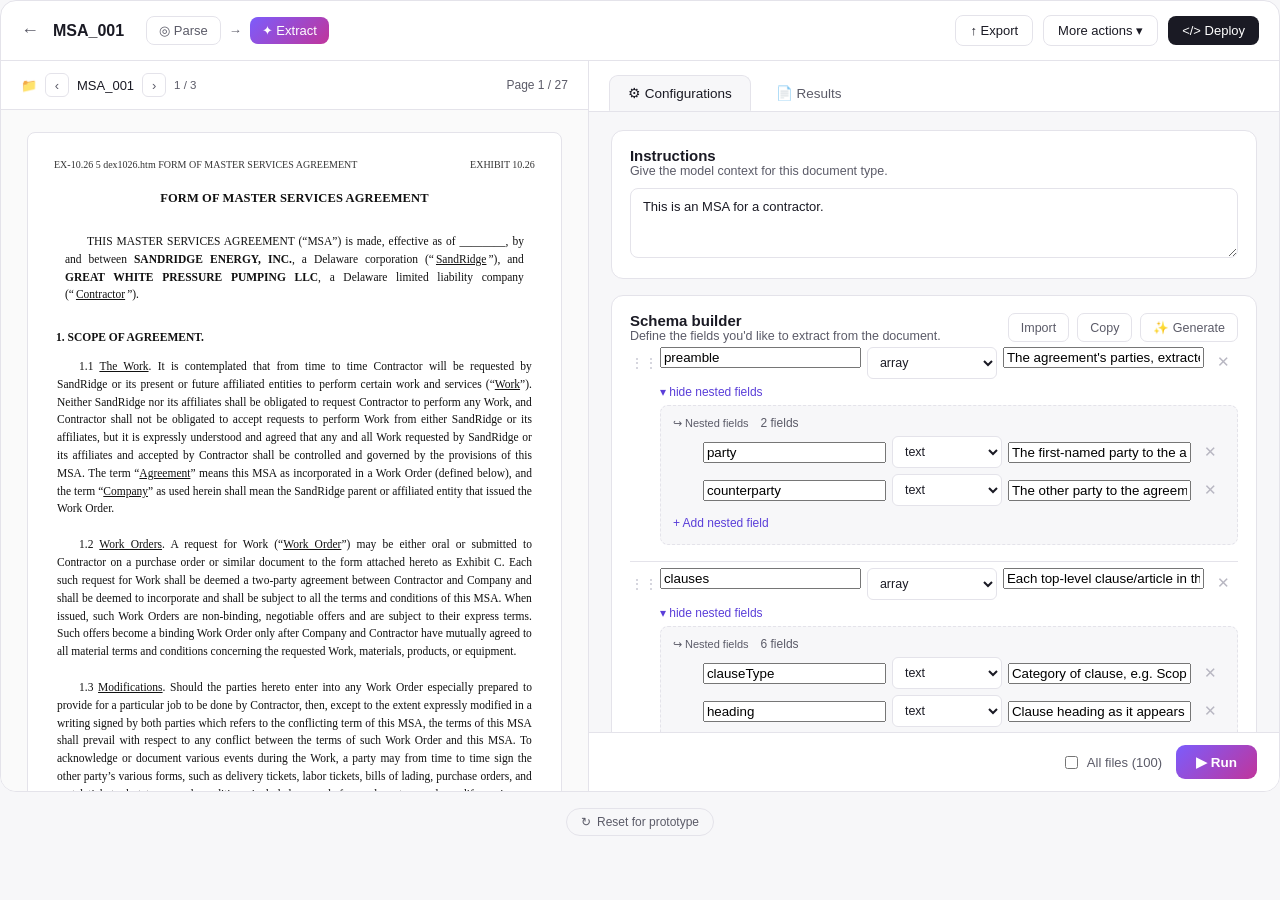
==== index.html @ 6b80925d "add prototype 🤖 Generated with [Claude Code](https://claude.com/claude-code)  Co-Authored-By: Claude" ====
<!DOCTYPE html>
<html lang="en">
<head>
<meta charset="UTF-8">
<meta name="viewport" content="width=device-width, initial-scale=1.0">
<title>Document Extraction Workflow</title>
<link rel="stylesheet" href="css/styles.css">
</head>
<body>
<div class="app" id="appRoot">
  <div class="topbar">
    <div class="topbar-left">
      <span class="back" id="topbarBack" onclick="goBack()">&#8592;</span>
      <span class="title" id="docTitle">MSA_001</span>
      <div class="breadcrumb" id="docBreadcrumb">
        <div class="pill">&#9678; Parse</div>
        <span class="arrow-sep">&#8594;</span>
        <div class="pill active">&#10022; Extract</div>
      </div>
    </div>
    <div class="topbar-right" id="docActions">
      <button class="btn">&#8593; Export</button>
      <button class="btn">More actions &#9662;</button>
      <button class="btn btn-dark">&lt;/&gt; Deploy</button>
    </div>
    <div class="topbar-right" id="folderActions" style="display:none;">
      <button class="btn">&#43; Add document</button>
      <button class="btn btn-dark">&lt;/&gt; Deploy</button>
    </div>
  </div>

  <div id="folderSubbar" class="folder-subbar" style="display:none;">
    <span id="correctionSummaryText">0 new corrections. Next model retrain: Friday</span>
    <button class="see-history-btn">See History</button>
  </div>

  <div class="body-row" id="singleView">
    <!-- LEFT: document viewer -->
    <div class="left-pane">
      <div class="left-toolbar">
        <div class="file-chip">
          &#128193;
          <button class="file-nav" onclick="prevFile()" aria-label="Previous file">&#8249;</button>
          <span id="fileLabel">MSA_001</span>
          <button class="file-nav" onclick="nextFile()" aria-label="Next file">&#8250;</button>
          <span class="file-count" id="fileCount">1 / 1</span>
        </div>
        <div style="font-size:12px;color:var(--ink-soft);" id="pageLabel">Page 1 / 27</div>
      </div>
      <div id="auditCallout" class="audit-callout" style="display:none;"></div>
      <div id="redrawBanner" class="redraw-callout" style="display:none;">
        <button class="redraw-callout-close" onclick="applyRedrawResult(null)" aria-label="Cancel redrawing">
          <span class="redraw-callout-close-icon">&#10005;</span>
          <span class="redraw-callout-close-text">Cancel</span>
        </button>
        <div class="redraw-callout-head">
          <span class="redraw-callout-icon">&#9635;</span>
          <div>
            <div class="redraw-callout-title">Redrawing bounding box</div>
            <p class="redraw-callout-desc">Click the box in the document to adjust the captured region.<br>
              <i>For this prototype, canvas interactions are just mocked up.</i></p>
          </div>
        </div>
        <div class="redraw-callout-actions">
          <button class="btn" onclick="applyRedrawResult('doc')">Apply for this document</button>
          <button class="btn btn-dark" onclick="applyRedrawResult('schema')">Apply and add config rule</button>
        </div>
      </div>
      <div class="doc-scroll">
        <!--
        <div class="doc-sheet" id="doc-freight-invoice">
          <div class="doc-brand">Atlas National Freight</div>
          <div class="doc-addr">
            4500 Logistics Parkway, Memphis, TN 38118<br>
            Phone: (901) 555-7421 &nbsp;|&nbsp; Email: billing@atlasnationalfreight.com
          </div>
          <div class="doc-rule"></div>

          <div class="doc-grid2">
            <div class="doc-field">
              <div class="doc-label">Invoice number</div>
              <div class="doc-value" data-key="invoice_number">ANF-INV-2026-004918</div>
            </div>
            <div class="doc-field">
              <div class="doc-label">Payment terms</div>
              <div class="doc-value" data-key="payment_terms">Net 30</div>
            </div>
            <div class="doc-field">
              <div class="doc-label">Invoice date</div>
              <div class="doc-value" data-key="invoice_date">January 12, 2026</div>
            </div>
            <div class="doc-field amber">
              <div class="doc-label">Due date</div>
              <div class="doc-value" data-key="due_date">February 11, 2026</div>
            </div>
          </div>

          <div class="doc-grid2" style="margin-bottom:18px;">
            <div class="doc-box">
              <div class="doc-section-title">Bill to</div>
              <p class="bold">Acme Manufacturing, Inc.</p>
              <p>Accounts Payable Dept.</p>
              <p>1234 Industrial Parkway</p>
              <p style="margin-bottom:8px;">Columbus, OH 43215</p>
              <p>Customer account #: <span class="bold" data-key="customer_account">ACME-44721</span></p>
            </div>
            <div class="doc-box">
              <div class="doc-section-title">Shipment information</div>
              <p><span class="bold">PRO / freight bill #:</span> <span data-key="pro_number">778345921</span></p>
              <p><span class="bold">Bill of lading #:</span> <span data-key="bill_of_lading">FCC-2026-001234</span></p>
              <p><span class="bold">Pickup date:</span> <span data-key="pickup_date">January 8, 2026</span></p>
              <p><span class="bold">Delivery date:</span> <span data-key="delivery_date">January 10, 2026</span></p>
              <p><span class="bold">Service level:</span> <span data-key="service_level">LTL &#8211; Standard</span></p>
              <p><span class="bold">Equipment type:</span> <span data-key="equipment_type">53' Dry Van</span></p>
            </div>
          </div>

          <div class="doc-section-title">Route information</div>
          <div class="doc-grid2" style="margin-bottom:18px;">
            <div class="doc-box">
              <div class="doc-label">Origin</div>
              <p data-key="origin">Acme Manufacturing, Inc.<br>1234 Industrial Parkway<br>Columbus, OH 43215</p>
            </div>
            <div class="doc-box">
              <div class="doc-label">Destination</div>
              <p data-key="destination">Beta Distribution LLC<br>8900 Logistics Way<br>Dallas, TX 75241</p>
            </div>
          </div>

          <div class="doc-section-title">Shipment details</div>
          <table class="doc-table">
            <thead>
              <tr><th>Qty</th><th>Packaging</th><th>Description</th><th>NMFC</th><th>Class</th><th>Weight (lbs)</th></tr>
            </thead>
            <tbody>
              <tr><td>10</td><td>Pallets</td><td>Aluminum machined components</td><td>123456</td><td>70</td><td data-key="total_weight">5,200</td></tr>
            </tbody>
          </table>
        </div>
        -->

        <div class="doc-sheet" id="doc-sample-msa">
          <div class="legal-doc">
            <div class="legal-meta">
              <span>EX-10.26 5 dex1026.htm FORM OF MASTER SERVICES AGREEMENT</span>
              <span>EXHIBIT 10.26</span>
            </div>
            <div class="legal-title">FORM OF MASTER SERVICES AGREEMENT</div>

            <div class="recital-block" data-clause-id="preamble">
              <p>THIS MASTER SERVICES AGREEMENT (&#8220;MSA&#8221;) is made, effective as of
                <span data-key="effective_date">&#95;&#95;&#95;&#95;&#95;&#95;&#95;&#95;</span>, by and between
                <b>SANDRIDGE ENERGY, INC.</b>, a Delaware corporation (&#8220;<u data-key="company_name">SandRidge</u>&#8221;), and
                <b>GREAT WHITE PRESSURE PUMPING LLC</b>, a Delaware limited liability company
                (&#8220;<u data-key="contractor_name">Contractor</u>&#8221;).</p>
            </div>

            <p class="legal-heading clause-head" data-clause-id="scope">1. SCOPE OF AGREEMENT.</p>
            <div class="clause-para" data-clause-parent="scope">
              <p>1.1 <u>The Work</u>. It is contemplated that from time to time Contractor will be requested by SandRidge or its
                present or future affiliated entities to perform certain work and services (&#8220;<u>Work</u>&#8221;). Neither
                SandRidge nor its affiliates shall be obligated to request Contractor to perform any Work, and Contractor shall not
                be obligated to accept requests to perform Work from either SandRidge or its affiliates, but it is expressly
                understood and agreed that any and all Work requested by SandRidge or its affiliates and accepted by Contractor
                shall be controlled and governed by the provisions of this MSA. The term &#8220;<u>Agreement</u>&#8221; means this
                MSA as incorporated in a Work Order (defined below), and the term &#8220;<u>Company</u>&#8221; as used herein shall
                mean the SandRidge parent or affiliated entity that issued the Work Order.</p>
            </div>
            <div class="clause-para" data-clause-parent="scope">
              <p>1.2 <u>Work Orders</u>. A request for Work (&#8220;<u>Work Order</u>&#8221;) may be either oral or submitted to
                Contractor on a purchase order or similar document to the form attached hereto as
                <span data-key="links">Exhibit C</span>. Each such request for Work shall be deemed a two-party agreement between
                Contractor and Company and shall be deemed to incorporate and shall be subject to all the terms and conditions of
                this MSA. When issued, such Work Orders are non-binding, negotiable offers and are subject to their express terms.
                Such offers become a binding Work Order only after Company and Contractor have mutually agreed to all material
                terms and conditions concerning the requested Work, materials, products, or equipment.</p>
            </div>
            <div class="clause-para" data-clause-parent="scope">
              <p>1.3 <u>Modifications</u>. Should the parties hereto enter into any Work Order especially prepared to provide for a
                particular job to be done by Contractor, then, except to the extent expressly modified in a writing signed by both
                parties which refers to the conflicting term of this MSA, the terms of this MSA shall prevail with respect to any
                conflict between the terms of such Work Order and this MSA. To acknowledge or document various events during the
                Work, a party may from time to time sign the other party&#8217;s various forms, such as delivery tickets, labor
                tickets, bills of lading, purchase orders, and rental tickets, but terms and conditions included on such forms do
                not amend, modify, waive, or release any aspect of this MSA unless expressly agreed to by a writing signed in
                accordance with this <u>Section 1.3</u>. No parol agreement of whatsoever nature entered into between Company&#8217;s
                representative or representatives and Contractor shall ever be deemed to alter or affect the provisions of this
                MSA.</p>
            </div>

            <p class="legal-heading clause-head" data-clause-id="payment">2. PAYMENT.</p>
            <div class="clause-para" data-clause-parent="payment">
              <p>2.1 <u>Compensation</u>. Contractor shall receive the compensation specified in the Work Order which is agreed to
                by Company and Contractor at the time the Work Order is accepted by Company. Such payment by Company shall be
                without prejudice to Company&#8217;s rights subsequently to challenge the correctness thereof.</p>
            </div>
            <div class="clause-para" data-clause-parent="payment">
              <p>2.2 <u>Invoicing</u>. Invoices shall be submitted in such form and accompanied by such certification and
                documentation as Company may reasonably request.</p>
            </div>
            <div class="clause-para" data-clause-parent="payment">
              <p>2.3 <u>Contractor Reports</u>. When requested by Company, or if otherwise applicable, Contractor will furnish
                regular reports (either daily, weekly, bi-weekly or monthly as requested by Company) covering any Work, materials,
                products and equipment furnished by Contractor for which Company is obligated to pay. All overtime, mileage,
                travel, equipment rentals, materials, products and equipment used, or any other charges incurred, shall be properly
                documented on such reports.</p>
            </div>

            <p class="legal-heading clause-head" data-clause-id="audit">3. AUDIT.</p>
            <div class="clause-para" data-clause-parent="audit">
              <p>Contractor shall maintain, and shall cause any of Contractor&#8217;s subcontractors to maintain, a true and
                correct set of records pertaining to all Work performed under each Work Order, including supporting documentation,
                for <span data-key="audit_retention_period">two (2) years</span> following completion of the Work. Company may, at
                its expense, require Contractor, or any of Contractor&#8217;s subcontractors, at any time within said two-year
                period to furnish sufficient evidence, with documentary support, to enable Company to verify the correctness and
                accuracy of payments to Contractor or such subcontractors.</p>
            </div>

            <p class="legal-heading clause-head" data-clause-id="inspections">4. INSPECTIONS.</p>
            <div class="clause-para" data-clause-parent="inspections">
              <p>All Work performed by Contractor must meet the approval of Company and shall be subject to Company&#8217;s general
                right of inspection. The inspection or non-inspection of any portion of the Work by Company shall not constitute
                approval thereof. Company may, but is not required to, inspect and test all supplies, materials, products, or
                equipment, to the extent practical, at all times and places and from time to time.</p>
            </div>

            <p class="legal-heading clause-head" data-clause-id="independent_contractor">5. INDEPENDENT CONTRACTOR.</p>
            <div class="clause-para" data-clause-parent="independent_contractor">
              <p>Company and Contractor expressly agree that Contractor is an independent contractor as to all Work performed
                under this Agreement and that Contractor, its subcontractors, and anyone employed by either Contractor or its
                subcontractors shall not be deemed for any purpose to be an employee, agent, servant, or representative of
                Company. This Agreement does not create, and shall not be construed by the parties hereto or any third party as
                creating, any agency, partnership, joint venture, or employment relationship between the parties hereto.</p>
            </div>

            <div class="legal-page-num">2</div>
            <div class="legal-page-rule"></div>

            <p class="legal-heading clause-head" data-clause-id="taxes">6. TAXES, PERMITS, AND LICENSES.</p>
            <div class="clause-para" data-clause-parent="taxes">
              <p>6.1 Unless otherwise agreed in writing by the parties, Contractor shall secure all licenses and permits, make all
                cash and other deposits, provide all bonds, and give all notices required either by law, regulation, ordinance, or
                permit in connection with any Work performed under the Agreement.</p>
            </div>

            <p class="legal-note no-indent">Sections 7&#8211;22 cover control of premises, subcontracting, personnel/equipment
              warranties, health and safety, indemnification, insurance, and confidentiality, and are omitted from this preview.</p>

            <p class="legal-heading clause-head" data-clause-id="termination">23. TERM AND TERMINATION OF MSA.</p>
            <div class="clause-para" data-clause-parent="termination">
              <p>This MSA shall become effective upon execution by Contractor and Company and shall continue in force and effect
                until <span data-key="termination_notice">thirty (30) days</span> following delivery by either Company or
                Contractor of written notice of termination to the other; provided, however, that any Work in progress on the
                effective date of such termination shall be controlled and governed by this MSA until its completion to
                Company&#8217;s satisfaction.</p>
            </div>

            <p class="legal-heading clause-head" data-clause-id="governing_law">32. APPLICABLE LAW/JURISDICTION AND VENUE.</p>
            <div class="clause-para" data-clause-parent="governing_law">
              <p>This Agreement, and all the rights and duties of the parties arising out of, in connection with, or relating in
                any way to the subject matter of this Agreement or the transactions contemplated by it, shall be governed by,
                construed, and enforced in accordance with the laws of the
                <span data-key="governing_law">State of Oklahoma</span> (excluding its conflict of laws rules which would refer to
                and apply the substantive laws of another jurisdiction). Any suit or proceeding hereunder shall be brought
                exclusively in state or federal courts located in
                <span data-key="venue">Oklahoma City, Oklahoma</span>.</p>
            </div>

            <p class="legal-note no-indent">Sections 24&#8211;31 and 33&#8211;36, and Exhibits A&#8211;D, continue on subsequent
              pages and are omitted from this preview.</p>

            <p class="legal-heading no-indent">IN WITNESS WHEREOF, the parties hereto have caused this MSA to be signed by their
              respective duly authorized representatives.</p>
            <div class="legal-sig">
              <div>
                <div style="font-weight:700;">CONTRACTOR:</div>
                <div>GREAT WHITE PRESSURE PUMPING LLC</div>
                <div class="line">By: / Name: / Title:</div>
              </div>
              <div>
                <div style="font-weight:700;">COMPANY:</div>
                <div>SANDRIDGE ENERGY, INC.</div>
                <div class="line">By: / Name: / Title:</div>
              </div>
            </div>
          </div>
        </div>

        <div class="doc-sheet" id="doc-msa-004" style="display:none;">
          <div class="legal-doc">
            <div class="legal-meta">
              <span>EX-10.26 5 dex1026.htm FORM OF MASTER SERVICES AGREEMENT</span>
              <span>EXHIBIT 10.26</span>
            </div>
            <div class="legal-title">FORM OF MASTER SERVICES AGREEMENT</div>

            <div class="recital-block" data-clause-id="preamble">
              <p>THIS MASTER SERVICES AGREEMENT (&#8220;MSA&#8221;) is made, effective as of
                <span data-key="effective_date">&#95;&#95;&#95;&#95;&#95;&#95;&#95;&#95;</span>, by and between
                <b>SANDRIDGE ENERGY, INC.</b>, a Delaware corporation (&#8220;<u data-key="company_name">SandRidge</u>&#8221;), and
                <b>GREAT WHITE PRESSURE PUMPING LLC</b>, a Delaware limited liability company
                (&#8220;<u data-key="contractor_name">Contractor</u>&#8221;).</p>
            </div>

            <p class="legal-heading clause-head" data-clause-id="scope">1. SCOPE OF AGREEMENT.</p>
            <div class="clause-para" data-clause-parent="scope">
              <p>1.1 <u>The Work</u>. It is contemplated that from time to time Contractor will be requested by SandRidge or its
                present or future affiliated entities to perform certain work and services (&#8220;<u>Work</u>&#8221;). Neither
                SandRidge nor its affiliates shall be obligated to request Contractor to perform any Work, and Contractor shall not
                be obligated to accept requests to perform Work from either SandRidge or its affiliates, but it is expressly
                understood and agreed that any and all Work requested by SandRidge or its affiliates and accepted by Contractor
                shall be controlled and governed by the provisions of this MSA. The term &#8220;<u>Agreement</u>&#8221; means this
                MSA as incorporated in a Work Order (defined below), and the term &#8220;<u>Company</u>&#8221; as used herein shall
                mean the SandRidge parent or affiliated entity that issued the Work Order.</p>
            </div>
            <div class="clause-para" data-clause-parent="scope">
              <p>1.2 <u>Work Orders</u>. A request for Work (&#8220;<u>Work Order</u>&#8221;) may be either oral or submitted to
                Contractor on a purchase order or similar document to the form attached hereto as
                <span data-key="links">Exhibit C</span>. Each such request for Work shall be deemed a two-party agreement between
                Contractor and Company and shall be deemed to incorporate and shall be subject to all the terms and conditions of
                this MSA. When issued, such Work Orders are non-binding, negotiable offers and are subject to their express terms.
                Such offers become a binding Work Order only after Company and Contractor have mutually agreed to all material
                terms and conditions concerning the requested Work, materials, products, or equipment.</p>
            </div>
            <div class="clause-para" data-clause-parent="scope">
              <p>1.3 <u>Modifications</u>. Should the parties hereto enter into any Work Order especially prepared to provide for a
                particular job to be done by Contractor, then, except to the extent expressly modified in a writing signed by both
                parties which refers to the conflicting term of this MSA, the terms of this MSA shall prevail with respect to any
                conflict between the terms of such Work Order and this MSA. To acknowledge or document various events during the
                Work, a party may from time to time sign the other party&#8217;s various forms, such as delivery tickets, labor
                tickets, bills of lading, purchase orders, and rental tickets, but terms and conditions included on such forms do
                not amend, modify, waive, or release any aspect of this MSA unless expressly agreed to by a writing signed in
                accordance with this <u>Section 1.3</u>. No parol agreement of whatsoever nature entered into between Company&#8217;s
                representative or representatives and Contractor shall ever be deemed to alter or affect the provisions of this
                MSA.</p>
            </div>

            <p class="legal-heading clause-head" data-clause-id="payment">2. PAYMENT.</p>
            <div class="clause-para" data-clause-parent="payment">
              <p>2.1 <u>Compensation</u>. Contractor shall receive the compensation specified in the Work Order which is agreed to
                by Company and Contractor at the time the Work Order is accepted by Company. Such payment by Company shall be
                without prejudice to Company&#8217;s rights subsequently to challenge the correctness thereof.</p>
            </div>
            <div class="clause-para" data-clause-parent="payment">
              <p>2.2 <u>Invoicing</u>. Invoices shall be submitted in such form and accompanied by such certification and
                documentation as Company may reasonably request.</p>
            </div>
            <div class="clause-para" data-clause-parent="payment">
              <p>2.3 <u>Contractor Reports</u>. When requested by Company, or if otherwise applicable, Contractor will furnish
                regular reports (either daily, weekly, bi-weekly or monthly as requested by Company) covering any Work, materials,
                products and equipment furnished by Contractor for which Company is obligated to pay. All overtime, mileage,
                travel, equipment rentals, materials, products and equipment used, or any other charges incurred, shall be properly
                documented on such reports.</p>
            </div>

            <p class="legal-heading clause-head" data-clause-id="audit">3. AUDIT.</p>
            <div class="clause-para" data-clause-parent="audit">
              <p>Contractor shall maintain, and shall cause any of Contractor&#8217;s subcontractors to maintain, a true and
                correct set of records pertaining to all Work performed under each Work Order, including supporting documentation,
                for <span data-key="audit_retention_period">two (2) years</span> following completion of the Work. Company may, at
                its expense, require Contractor, or any of Contractor&#8217;s subcontractors, at any time within said two-year
                period to furnish sufficient evidence, with documentary support, to enable Company to verify the correctness and
                accuracy of payments to Contractor or such subcontractors.</p>
            </div>

            <p class="legal-heading clause-head" data-clause-id="inspections">4. INSPECTIONS.</p>
            <div class="clause-para" data-clause-parent="inspections">
              <p>All Work performed by Contractor must meet the approval of Company and shall be subject to Company&#8217;s general
                right of inspection. The inspection or non-inspection of any portion of the Work by Company shall not constitute
                approval thereof. Company may, but is not required to, inspect and test all supplies, materials, products, or
                equipment, to the extent practical, at all times and places and from time to time.</p>
            </div>

            <p class="legal-heading clause-head" data-clause-id="independent_contractor">5. INDEPENDENT CONTRACTOR.</p>
            <div class="clause-para" data-clause-parent="independent_contractor">
              <p>Company and Contractor expressly agree that Contractor is an independent contractor as to all Work performed
                under this Agreement and that Contractor, its subcontractors, and anyone employed by either Contractor or its
                subcontractors shall not be deemed for any purpose to be an employee, agent, servant, or representative of
                Company. This Agreement does not create, and shall not be construed by the parties hereto or any third party as
                creating, any agency, partnership, joint venture, or employment relationship between the parties hereto.</p>
            </div>

            <div class="legal-page-num">2</div>
            <div class="legal-page-rule"></div>

            <p class="legal-heading clause-head" data-clause-id="taxes">6. TAXES, PERMITS, AND LICENSES.</p>
            <div class="clause-para" data-clause-parent="taxes">
              <p>6.1 Unless otherwise agreed in writing by the parties, Contractor shall secure all licenses and permits, make all
                cash and other deposits, provide all bonds, and give all notices required either by law, regulation, ordinance, or
                permit in connection with any Work performed under the Agreement.</p>
            </div>

            <p class="legal-heading clause-head" data-clause-id="data_governance">7. DATA GOVERNANCE.</p>
            <div class="clause-para" data-clause-parent="data_governance">
              <p>The parties agree to implement reasonable data management practices governing the collection, use, storage, and
                disposal of data shared under this Agreement, including classification of data, restriction of access, and
                retention periods in accordance with applicable law.</p>
            </div>

            <p class="legal-note no-indent">Sections 8&#8211;22 cover control of premises, subcontracting, personnel/equipment
              warranties, health and safety, indemnification, insurance, and confidentiality, and are omitted from this preview.</p>

            <p class="legal-heading clause-head" data-clause-id="termination">23. TERM AND TERMINATION OF MSA.</p>
            <div class="clause-para" data-clause-parent="termination">
              <p>This MSA shall become effective upon execution by Contractor and Company and shall continue in force and effect
                until <span data-key="termination_notice">thirty (30) days</span> following delivery by either Company or
                Contractor of written notice of termination to the other; provided, however, that any Work in progress on the
                effective date of such termination shall be controlled and governed by this MSA until its completion to
                Company&#8217;s satisfaction.</p>
            </div>

            <p class="legal-heading clause-head" data-clause-id="governing_law">32. APPLICABLE LAW/JURISDICTION AND VENUE.</p>
            <div class="clause-para" data-clause-parent="governing_law">
              <p>This Agreement, and all the rights and duties of the parties arising out of, in connection with, or relating in
                any way to the subject matter of this Agreement or the transactions contemplated by it, shall be governed by,
                construed, and enforced in accordance with the laws of the
                <span data-key="governing_law">State of Oklahoma</span> (excluding its conflict of laws rules which would refer to
                and apply the substantive laws of another jurisdiction). Any suit or proceeding hereunder shall be brought
                exclusively in state or federal courts located in
                <span data-key="venue">Oklahoma City, Oklahoma</span>.</p>
            </div>

            <p class="legal-note no-indent">Sections 24&#8211;31 and 33&#8211;36, and Exhibits A&#8211;D, continue on subsequent
              pages and are omitted from this preview.</p>

            <p class="legal-heading no-indent">IN WITNESS WHEREOF, the parties hereto have caused this MSA to be signed by their
              respective duly authorized representatives.</p>
            <div class="legal-sig">
              <div>
                <div style="font-weight:700;">CONTRACTOR:</div>
                <div>GREAT WHITE PRESSURE PUMPING LLC</div>
                <div class="line">By: / Name: / Title:</div>
              </div>
              <div>
                <div style="font-weight:700;">COMPANY:</div>
                <div>SANDRIDGE ENERGY, INC.</div>
                <div class="line">By: / Name: / Title:</div>
              </div>
            </div>
          </div>
        </div>

        <div class="doc-sheet" id="doc-msa-014" style="display:none;">
          <div class="legal-doc">
            <div class="legal-meta">
              <span>EXHIBIT 10.26</span>
              <span>MSA_014.pdf</span>
            </div>
            <div class="legal-title">MASTER SERVICES AGREEMENT</div>

            <div class="recital-block" data-clause-id="preamble">
              <p>THIS MASTER SERVICES AGREEMENT (&#8220;MSA&#8221;) is made, effective as of
                <span data-key="effective_date">&#95;&#95;&#95;&#95;&#95;&#95;&#95;&#95;</span>, by and between
                <b>IRIS FUNG CO.</b>, a Delaware corporation (&#8220;<u data-key="company_name">IrisFung</u>&#8221;), and
                <b>GREAT WHITE SHARK</b>, a Delaware limited liability company
                (&#8220;<u data-key="contractor_name">Contractor</u>&#8221;).</p>
            </div>

            <p class="legal-heading clause-head" data-clause-id="scope">1. SCOPE OF AGREEMENT.</p>
            <div class="clause-para" data-clause-parent="scope">
              <p>1.1 <u>The Work</u>. It is contemplated that from time to time Contractor will be requested by SandRidge or its
                present or future affiliated entities to perform certain work and services (&#8220;<u>Work</u>&#8221;). Neither
                SandRidge nor its affiliates shall be obligated to request Contractor to perform any Work, and Contractor shall not
                be obligated to accept requests to perform Work from either SandRidge or its affiliates, but it is expressly
                understood and agreed that any and all Work requested by SandRidge or its affiliates and accepted by Contractor
                shall be controlled and governed by the provisions of this MSA.</p>
            </div>
            <div class="clause-para" data-clause-parent="scope">
              <p>1.2 <u>Work Orders</u>. A request for Work (&#8220;<u>Work Order</u>&#8221;) may be either oral or submitted to
                Contractor on a purchase order or similar document to the form attached hereto as
                <span data-key="links">Exhibit C</span>. Each such request for Work shall be deemed a two-party agreement between
                Contractor and Company and shall be deemed to incorporate and shall be subject to all the terms and conditions of
                this MSA.</p>
            </div>
            <div class="clause-para" data-clause-parent="scope">
              <p>1.3 <u>Modifications</u>. Should the parties hereto enter into any Work Order especially prepared to provide for a
                particular job to be done by Contractor, then, except to the extent expressly modified in a writing signed by both
                parties, the terms of this MSA shall prevail with respect to any conflict between the terms of such Work Order and
                this MSA.</p>
            </div>

            <p class="legal-heading clause-head" data-clause-id="payment">2. PAYMENT.</p>
            <div class="clause-para" data-clause-parent="payment">
              <p>2.1 <u>Compensation</u>. Contractor shall receive the compensation specified in the Work Order which is agreed to
                by Company and Contractor at the time the Work Order is accepted by Company.</p>
            </div>
            <div class="clause-para" data-clause-parent="payment">
              <p>2.2 <u>Invoicing</u>. Invoices shall be submitted in such form and accompanied by such certification and
                documentation as Company may reasonably request.</p>
            </div>
            <div class="clause-para" data-clause-parent="payment">
              <p>2.3 <u>Contractor Reports</u>. When requested by Company, Contractor will furnish regular reports covering any
                Work, materials, products and equipment furnished by Contractor for which Company is obligated to pay.</p>
            </div>

            <p class="legal-heading clause-head" data-clause-id="audit">3. AUDIT.</p>
            <div class="clause-para" data-clause-parent="audit">
              <p>Contractor shall maintain, and shall cause any of Contractor&#8217;s subcontractors to maintain, a true and
                correct set of records pertaining to all Work performed under each Work Order, including supporting documentation,
                for <span data-key="audit_retention_period">two (2) years</span> following completion of the Work.</p>
            </div>

            <p class="legal-heading clause-head" data-clause-id="inspections">4. INSPECTIONS.</p>
            <div class="clause-para" data-clause-parent="inspections">
              <p>All Work performed by Contractor must meet the approval of Company and shall be subject to Company&#8217;s general
                right of inspection. Company&#8217;s inspection and testing shall not relieve Contractor from any responsibility
                regarding defects or other failures.</p>
            </div>

            <p class="legal-heading clause-head" data-clause-id="independent_contractor">5. INDEPENDENT CONTRACTOR.</p>
            <div class="clause-para" data-clause-parent="independent_contractor">
              <p>Company and Contractor expressly agree that Contractor is an independent contractor as to all Work performed
                under this Agreement and that Contractor, its subcontractors, and anyone employed by either Contractor or its
                subcontractors shall not be deemed for any purpose to be an employee, agent, servant, or representative of
                Company.</p>
            </div>

            <div class="legal-page-num" id="msa014PageNum">2</div>
            <div class="legal-page-rule" id="msa014PageRule"></div>

            <p id="msa014OrphanPara">Contractor further agrees that all tools, equipment, and materials brought onto Company&#8217;s premises in
              connection with the Work remain the sole property of Contractor unless otherwise specified in the applicable
              Work Order, and Company shall bear no responsibility for loss or damage to such property except to the extent
              caused by Company&#8217;s gross negligence or willful misconduct.</p>

            <p class="legal-heading clause-head" data-clause-id="taxes">6. TAXES, PERMITS, AND LICENSES.</p>
            <div class="clause-para" data-clause-parent="taxes">
              <p>6.1 Unless otherwise agreed in writing by the parties, Contractor shall secure all licenses and permits, make all
                cash and other deposits, provide all bonds, and give all notices required either by law, regulation, ordinance, or
                permit in connection with any Work performed under the Agreement.</p>
            </div>

            <p class="legal-note no-indent">Section 7 covers control of premises and is omitted from this preview.</p>

            <p class="legal-heading clause-head" data-clause-id="ai_usage">8. AI USAGE.</p>
            <div class="clause-para audit-flag-target" id="auditClauseBar" data-clause-parent="ai_usage">
              <p>Unless otherwise agreed upon in writing by the parties, Contractor agrees to not utilize Artificial Intelligence
                (AI) through proprietary models or third party models UNLESS Contractor discloses to IrisFung 30 days in advance
                in writing, including specifications of AI usage as outlined by
                <span class="audit-highlight" id="auditHighlightTarget" data-key="links">Exhibit A</span>. In the event that
                Contractor uses AI to perform work hereunder, or subcontracts any parties that use AI, then such contracts shall
                contain releases of liability for damage to property of such subcontractor, insurance requirements, and hold
                harmless provisions equivalent to Articles 15 and 16 of this MSA.</p>
            </div>

            <p class="legal-note no-indent">Sections 9&#8211;22 cover personnel/equipment warranties, health and safety,
              indemnification, insurance, and confidentiality, and are omitted from this preview.</p>

            <p class="legal-heading clause-head" data-clause-id="termination">23. TERM AND TERMINATION OF MSA.</p>
            <div class="clause-para" data-clause-parent="termination">
              <p>This MSA shall become effective upon execution by Contractor and Company and shall continue in force and effect
                until <span data-key="termination_notice">thirty (30) days</span> following delivery by either Company or
                Contractor of written notice of termination to the other.</p>
            </div>

            <p class="legal-heading clause-head" data-clause-id="governing_law">32. APPLICABLE LAW/JURISDICTION AND VENUE.</p>
            <div class="clause-para" data-clause-parent="governing_law">
              <p>This Agreement, and all the rights and duties of the parties arising out of, in connection with, or relating in
                any way to the subject matter of this Agreement, shall be governed by, construed, and enforced in accordance with
                the laws of the <span data-key="governing_law">State of Oklahoma</span>. Any suit or proceeding hereunder shall be
                brought exclusively in state or federal courts located in
                <span data-key="venue">Oklahoma City, Oklahoma</span>.</p>
            </div>

            <p class="legal-note no-indent">Sections 24&#8211;31 and 33&#8211;36, and Exhibits A&#8211;D, continue on subsequent
              pages and are omitted from this preview.</p>

            <p class="legal-heading no-indent">IN WITNESS WHEREOF, the parties hereto have caused this MSA to be signed by their
              respective duly authorized representatives.</p>
            <div class="legal-sig">
              <div>
                <div style="font-weight:700;">CONTRACTOR:</div>
                <div>GREAT WHITE PRESSURE PUMPING LLC</div>
                <div class="line">By: / Name: / Title:</div>
              </div>
              <div>
                <div style="font-weight:700;">COMPANY:</div>
                <div>SANDRIDGE ENERGY, INC.</div>
                <div class="line">By: / Name: / Title:</div>
              </div>
            </div>
          </div>
        </div>
      </div>
    </div>

    <!-- RIGHT: configuration / results -->
    <div class="right-pane">
      <div class="tabs">
        <div class="tab active" id="tabConfig" onclick="setTab('config')">&#9881; Configurations</div>
        <div class="tab" id="tabResults" onclick="setTab('results')">&#128196; Results</div>
      </div>

      <div class="tab-body" id="configBody">
        <div class="section-card">
          <div class="section-title">Instructions</div>
          <p class="section-sub">Give the model context for this document type.</p>
          <textarea id="systemPrompt">This is an MSA for a contractor.</textarea>
          <div id="promptChangeNotice" class="prompt-change-notice" style="display:none;">
            <span>Last changed by AI &#183; <span id="promptChangeTime"></span></span>
            <button class="prompt-revert-btn" onclick="revertPromptChange()">Revert</button>
          </div>
        </div>

        <div class="section-card">
          <div class="section-head">
            <div>
              <div class="section-title">Schema builder</div>
              <p class="section-sub" style="margin-bottom:0;">Define the fields you'd like to extract from the document.</p>
            </div>
            <div class="schema-toolbar">
              <button class="icon-btn">Import</button>
              <button class="icon-btn">Copy</button>
              <button class="icon-btn">&#10024; Generate</button>
            </div>
          </div>
          <div id="fieldList"></div>
          <div class="add-field-bar">
            <button class="add-field-btn" onclick="addField()">+ Add field</button>
          </div>
        </div>
      </div>

      <div class="tab-body" id="resultsBody" style="display:none;"></div>

      <div class="footer-bar">
        <div class="allfiles"><input type="checkbox" id="allFiles"> <label for="allFiles" id="allFilesLabel">All files</label></div>
        <button class="run-btn" onclick="handleRunClick()">&#9654; Run</button>
      </div>
    </div>
  </div>

  <div class="batch-loading" id="batchLoading" style="display:none;">
    <div class="spinner"></div>
    <div class="batch-loading-text" id="batchLoadingText">Running extraction on 100 files&#8230;</div>
  </div>

  <div class="body-row" id="batchView" style="display:none;">
    <div class="batch-left">
      <div class="batch-left-header">
        <div class="section-title" style="font-size:14px;">Documents <span style="color:var(--ink-soft);font-weight:400;">(<span id="batchFileCount">100</span>)</span></div>
        </div>
      <div id="batchFlagCallout"></div>
      <div class="doc-grid" id="docGrid"></div>
    </div>
    <div class="batch-right">
      <div class="batch-right-header">
        <div class="section-title" style="font-size:14px;">Structure summary</div>
        <p class="section-sub" style="margin:2px 0 0;">How the extracted sections branch across the batch</p>
      </div>
      <div class="batch-stats-row" id="batchStats"></div>
      <div class="tree-wrap" id="treeWrap"></div>
    </div>
  </div>
</div>

<div class="reset-bar">
  <button class="reset-btn" id="resetBtn" onclick="handleResetClick(this)">
    &#8635; <span id="resetBtnLabel">Reset for prototype</span>
  </button>
</div>


<script src="js/app.js"></script>
</body>
</html>
---- css/styles.css ----
:root{
    --purple:#7C5CFC;
    --purple-dark:#5B3FD9;
    --pink:#C0359B;
    --blue:#2563EB;
    --amber:#D97706;
    --green-bg:#D6F5E0;
    --green-border:#22A559;
    --ink:#1A1A24;
    --ink-soft:#5B5B68;
    --line:#E4E3EA;
    --panel:#F7F7F9;
    --card:#FFFFFF;
  }
  *{box-sizing:border-box;}
  html, body{height:100%;}
  body{
    margin:0;
    font-family:-apple-system,BlinkMacSystemFont,"Segoe UI",Helvetica,Arial,sans-serif;
    color:var(--ink);
    background:var(--panel);
  }
  .app{
    border:1px solid var(--line);
    border-radius:16px;
    overflow:hidden;
    background:var(--card);
    max-width:1400px;
    margin:0 auto;
    display:flex;
    flex-direction:column;
    height:88vh;
    max-height:920px;
    min-height:520px;
  }
  .topbar{
    display:flex;
    align-items:center;
    justify-content:space-between;
    padding:14px 20px;
    border-bottom:1px solid var(--line);
  }
  .topbar-left{display:flex;align-items:center;gap:14px;}
  .back{color:var(--ink-soft);font-size:18px;}
  .title{font-weight:600;font-size:16px;}
  .breadcrumb{display:flex;align-items:center;gap:8px;margin-left:8px;}
  .pill{
    display:flex;align-items:center;gap:6px;
    padding:6px 12px;border-radius:8px;font-size:13px;font-weight:500;
    border:1px solid var(--line);color:var(--ink-soft);
  }
  .pill.active{
    background:linear-gradient(135deg,var(--purple),var(--pink));
    color:#fff;border:none;
  }
  .arrow-sep{color:var(--ink-soft);font-size:13px;}
  .topbar-right{display:flex;align-items:center;gap:10px;}
  .btn{
    padding:7px 14px;border-radius:8px;border:1px solid var(--line);
    background:#fff;font-size:13px;font-weight:500;color:var(--ink);cursor:default;
  }
  .btn-dark{background:var(--ink);color:#fff;border:none;display:flex;align-items:center;gap:6px;}

  .body-row{display:flex;flex:1;min-height:0;}
  .left-pane{
    width:46%;border-right:1px solid var(--line);
    display:flex;flex-direction:column;min-height:0;
  }
  .left-toolbar{
    display:flex;align-items:center;justify-content:space-between;
    padding:12px 20px;border-bottom:1px solid var(--line);
  }
  .file-chip{
    display:flex;align-items:center;gap:8px;font-size:13px;font-weight:500;color:var(--ink);
  }
  .file-nav{
    border:1px solid var(--line);background:#fff;border-radius:6px;width:24px;height:24px;
    display:flex;align-items:center;justify-content:center;color:var(--ink-soft);cursor:pointer;font-size:13px;
  }
  .file-nav:hover{border-color:var(--purple);color:var(--purple-dark);}
  .file-count{font-size:11.5px;color:var(--ink-soft);}
  .doc-scroll{
    flex:1;min-height:0;overflow-y:auto;padding:22px 26px;background:#fafafa;
  }
  .doc-sheet{
    background:#fff;border:1px solid var(--line);border-radius:8px;
    padding:24px 26px;font-size:12.5px;line-height:1.55;color:var(--ink);
    position:relative;
  }
  .doc-brand{font-weight:700;font-size:15px;margin-bottom:2px;}
  .doc-addr{color:var(--ink-soft);margin-bottom:14px;}
  .doc-rule{height:3px;background:var(--blue);border-radius:2px;margin:10px 0 16px;}
  .doc-grid2{display:grid;grid-template-columns:1fr 1fr;gap:14px 18px;margin-bottom:16px;}
  .doc-field{border-left:3px solid var(--blue);padding-left:10px;}
  .doc-field.amber{border-color:var(--amber);}
  .doc-label{font-size:10px;letter-spacing:.04em;text-transform:uppercase;color:var(--ink-soft);margin-bottom:2px;}
  .doc-value{font-weight:700;font-size:13.5px;}
  .doc-section-title{color:var(--blue);font-weight:700;font-size:11.5px;letter-spacing:.02em;margin-bottom:8px;}
  .doc-box{border:1px solid var(--line);border-radius:6px;padding:12px 14px;}
  .doc-box p{margin:0 0 3px;}
  .doc-box .bold{font-weight:700;}
  .hl{
    border-radius:3px;
    padding:0 2px;
    transition:background .25s ease, outline-color .25s ease, opacity .2s ease;
  }
  #appRoot.results-view .hl{
    background:var(--green-bg);
    outline:1.5px solid var(--green-border);
  }
  .hl.dim{opacity:.25;}
  table.doc-table{width:100%;border-collapse:collapse;margin-top:6px;font-size:12px;}
  table.doc-table th{
    text-align:left;color:var(--ink-soft);font-weight:600;font-size:10px;
    text-transform:uppercase;letter-spacing:.03em;padding-bottom:6px;border-bottom:1px solid var(--line);
  }
  table.doc-table td{padding:7px 0;border-bottom:1px solid var(--line);}

  .legal-doc{
    font-family:Georgia,"Times New Roman",Times,serif;
    font-size:11.5px;line-height:1.55;color:#111;
  }
  .legal-meta{display:flex;justify-content:space-between;font-size:10px;color:#333;margin-bottom:16px;}
  .legal-title{text-align:center;font-weight:700;font-size:12.5px;letter-spacing:.01em;margin-bottom:16px;}
  .legal-doc p{margin:0 0 12px;text-align:justify;text-indent:22px;}
  .legal-doc p.legal-heading{font-weight:700;text-align:left;text-indent:0;margin:16px 0 8px;}
  .legal-doc p.no-indent{text-indent:0;}
  .legal-doc u{text-decoration:underline;}
  .clause-para{padding:2px 2px;margin-bottom:12px;border:1.5px solid transparent;border-radius:5px;transition:border-color .25s ease, background .25s ease, opacity .2s ease;}
  .clause-para p{margin-bottom:0;}
  #appRoot.results-view .clause-para.clause-hl{border-color:#E8992A;background:#FFF9F0;}
  .clause-para.dim{opacity:.25;}
  .clause-head{transition:background .25s ease, opacity .2s ease;padding:0 2px;border-radius:3px;}
  #appRoot.results-view .clause-head.heading-hl{background:#FBEA9C;}
  .clause-head.dim{opacity:.25;}
  .recital-block{padding:8px 10px;margin:0 0 14px;border:1.5px solid transparent;border-radius:6px;transition:border-color .25s ease, background .25s ease, opacity .2s ease;}
  .recital-block p{text-indent:22px;margin:0;}
  #appRoot.results-view .recital-block.recital-hl{border-color:#9B7BD8;background:#F6F1FC;}
  .recital-block.dim{opacity:.25;}
  .legal-page-num{text-align:center;color:#333;font-size:11px;margin:18px 0 8px;}
  .legal-page-rule{border-top:1px solid #999;margin-bottom:18px;}
  .legal-note{color:var(--ink-soft);font-style:italic;text-indent:0;margin:0 0 14px;font-size:11px;}
  .legal-sig{display:grid;grid-template-columns:1fr 1fr;gap:24px;margin-top:20px;font-size:11.5px;}
  .legal-sig .line{border-top:1px solid var(--ink);margin-top:26px;padding-top:4px;color:var(--ink-soft);}

  .json-block{
    background:#fff;border:1px solid var(--line);border-radius:10px;
    padding:12px 14px;margin-bottom:12px;font-family:"SFMono-Regular",Consolas,Menlo,monospace;
    font-size:12px;line-height:1.6;overflow-x:auto;
  }
  .json-block .jk{color:#0F6E56;}
  .json-block .jv-str{color:#185FA5;}
  .json-block .jv-null{color:#993C1D;font-style:italic;}
  .json-block .jv-punc{color:var(--ink-soft);}
  .json-sub{margin-left:18px;}

  .results-toggle{display:flex;gap:6px;margin-bottom:16px;}
  .toggle-btn{
    padding:6px 13px;border-radius:7px;border:1px solid var(--line);
    background:#fff;font-size:12.5px;font-weight:500;color:var(--ink-soft);cursor:pointer;
    display:flex;align-items:center;gap:5px;
  }
  .toggle-btn.active{background:var(--ink);color:#fff;border-color:var(--ink);}

  .clause-card{
    background:#fff;border:1px solid var(--line);border-radius:12px;
    padding:14px 16px;margin-bottom:10px;transition:border-color .15s ease;cursor:default;
    position:relative;
  }
  .clause-card:hover{border-color:var(--purple);}
  .clause-card-head{display:flex;align-items:center;gap:8px;flex-wrap:wrap;margin-bottom:6px;padding-right:26px;}
  .clause-badge{
    display:inline-block;background:var(--panel);color:var(--purple-dark);
    font-size:11px;font-weight:600;padding:3px 9px;border-radius:20px;white-space:nowrap;
  }
  .clause-card-title{font-weight:600;font-size:14px;}
  .clause-card-text{font-size:13px;color:var(--ink-soft);margin:6px 0 0;line-height:1.5;}
  .clause-meta-row{font-size:12px;color:var(--ink-soft);margin-top:8px;}
  .clause-meta-row b{color:var(--ink);font-weight:600;}
  .clause-links{display:flex;gap:6px;margin-top:8px;flex-wrap:wrap;}
  .link-chip{font-size:11px;background:var(--panel);border:1px solid var(--line);padding:3px 9px;border-radius:6px;color:var(--ink);}
  .link-chip.link-chip-added{background:var(--green-bg);border-color:var(--green-border);color:var(--green-border);}

  .edit-control{position:absolute;top:10px;right:10px;z-index:6;}
  .edit-icon-btn{
    opacity:0;width:24px;height:24px;border-radius:6px;border:1px solid var(--line);
    background:#fff;color:var(--ink-soft);font-size:12px;cursor:pointer;
    display:flex;align-items:center;justify-content:center;padding:0;
    transition:opacity .15s ease,border-color .15s ease,color .15s ease;
  }
  .result-field:hover > .edit-control .edit-icon-btn,
  .clause-card:hover .edit-icon-btn,
  .edit-icon-btn.menu-open{opacity:1;}
  .edit-icon-btn:hover{border-color:var(--purple);color:var(--purple-dark);}
  .edit-menu{
    position:absolute;top:28px;right:0;background:#fff;border:1px solid var(--line);
    border-radius:9px;box-shadow:0 6px 18px rgba(20,20,30,.1);padding:4px;min-width:180px;
    display:none;
  }
  .edit-menu button{
    display:flex;align-items:center;gap:8px;width:100%;text-align:left;
    border:none;background:none;padding:7px 9px;font-size:12.5px;color:var(--ink);
    border-radius:6px;cursor:pointer;
  }
  .edit-menu button:hover{background:var(--panel);}
  .edit-menu-icon{font-size:12px;width:14px;text-align:center;color:var(--ink-soft);}

  .edit-textarea{
    width:100%;min-height:80px;resize:vertical;border:1px solid var(--purple);
    border-radius:8px;padding:8px 10px;font-size:13px;font-family:inherit;
    margin-top:6px;color:var(--ink);outline:none;
  }
  .edit-actions{display:flex;align-items:center;justify-content:flex-end;gap:8px;margin-top:8px;}
  .edit-row-form{margin-top:4px;}
  .edit-row-label{display:block;font-size:11px;color:var(--ink-soft);margin-bottom:10px;}
  .edit-row-input{
    display:block;width:100%;margin-top:4px;border:1px solid var(--purple);border-radius:6px;
    padding:6px 9px;font-size:13px;font-family:inherit;color:var(--ink);
  }
  .edit-field-group{margin-bottom:10px;}
  .edit-field-label{display:block;font-size:11px;color:var(--ink-soft);margin-bottom:4px;}
  .edit-input{
    width:100%;border:1px solid var(--purple);border-radius:6px;padding:6px 9px;
    font-size:13px;font-family:inherit;color:var(--ink);outline:none;box-sizing:border-box;
  }
  .btn-text{
    border:none;background:none;color:var(--ink-soft);font-size:13px;font-weight:500;
    cursor:pointer;padding:7px 6px;margin-right:auto;
  }
  .btn-text:hover{color:var(--ink);text-decoration:underline;}

  .redraw-callout{
    margin:12px 20px 0;padding:12px 14px;border:1px solid var(--purple);background:#F1EEFF;
    border-radius:10px;font-size:12.5px;color:var(--ink);position:relative;
  }
  .redraw-callout-head{display:flex;gap:10px;align-items:flex-start;padding-right:22px;}
  .redraw-callout-icon{font-size:16px;line-height:1.4;}
  .redraw-callout-title{font-weight:600;font-size:13px;display:flex;align-items:center;gap:8px;margin-bottom:2px;}
  .redraw-callout-desc{margin:0;color:var(--ink-soft);line-height:1.5;}
  .redraw-callout-actions{display:flex;gap:8px;margin-top:10px;justify-content:flex-end;}

  .redraw-callout-close{
    position:absolute;top:9px;right:9px;display:flex;align-items:center;
    border:1px solid transparent;background:transparent;border-radius:20px;
    padding:4px;cursor:pointer;color:var(--ink-soft);
    transition:background .18s ease,border-color .18s ease,padding .18s ease,color .18s ease;
    line-height:1;overflow:hidden;
  }
  .redraw-callout-close-icon{font-size:14px;display:block;width:14px;text-align:center;flex-shrink:0;}
  .redraw-callout-close-text{
    max-width:0;opacity:0;font-size:11px;font-weight:600;white-space:nowrap;
    transition:max-width .2s ease,opacity .15s ease,margin .2s ease;
  }
  .redraw-callout-close:hover{background:#fff;border-color:var(--purple);padding:4px 10px 4px 8px;color:var(--purple-dark);}
  .redraw-callout-close:hover .redraw-callout-close-text{max-width:60px;opacity:1;margin-left:5px;}

  .redraw-overlay-box{
    position:absolute;border:2px dashed #E8992A;border-radius:4px;cursor:pointer;
    transition:top .3s ease,left .3s ease,width .3s ease,height .3s ease,border-color .2s ease,border-style .2s ease;
    z-index:8;
  }
  .redraw-overlay-box.solid{border-style:solid;border-color:var(--purple);}
  .redraw-handle{
    position:absolute;width:8px;height:8px;background:#fff;border:2px solid #E8992A;border-radius:1px;
  }
  .redraw-overlay-box.solid .redraw-handle{border-color:var(--purple);}
  .redraw-handle.tl{top:-5px;left:-5px;}
  .redraw-handle.br{bottom:-5px;right:-5px;}
  .redraw-divider{position:absolute;left:0;right:0;height:0;border-top:1px dashed var(--line);}
  .redraw-artifact-hidden{visibility:hidden;}
  .subclause-list{margin-top:10px;padding-left:14px;border-left:2px solid var(--line);}
  .subclause-item{margin-bottom:8px;font-size:12.5px;}
  .subclause-item:last-child{margin-bottom:0;}
  .subclause-item b{font-weight:600;display:block;margin-bottom:2px;}
  .subclause-item span{color:var(--ink-soft);}

  .right-pane{width:54%;display:flex;flex-direction:column;min-height:0;}
  .tabs{display:flex;gap:6px;padding:14px 20px 0;}
  .tab{
    padding:9px 18px;border-radius:9px 9px 0 0;font-size:13.5px;font-weight:500;
    color:var(--ink-soft);cursor:pointer;border:1px solid transparent;
    display:flex;align-items:center;gap:6px;
  }
  .tab.active{
    color:var(--ink);background:var(--panel);
    border:1px solid var(--line);border-bottom-color:var(--panel);
  }
  .tab-body{flex:1;min-height:0;overflow-y:auto;padding:18px 22px;background:var(--panel);border-top:1px solid var(--line);}

  .section-card{
    background:#fff;border:1px solid var(--line);border-radius:12px;
    padding:16px 18px;margin-bottom:16px;
  }
  .section-head{display:flex;align-items:center;justify-content:space-between;margin-bottom:4px;}
  .section-title{font-size:15px;font-weight:600;}
  .section-sub{font-size:12.5px;color:var(--ink-soft);margin:0 0 10px;}
  textarea#systemPrompt{
    width:100%;min-height:70px;resize:vertical;border:1px solid var(--line);
    border-radius:8px;padding:10px 12px;font-size:13px;font-family:inherit;
    color:var(--ink);
  }
  textarea#systemPrompt:focus{outline:2px solid var(--purple);outline-offset:-1px;}

  .schema-toolbar{display:flex;gap:8px;}
  .icon-btn{
    padding:6px 12px;border-radius:7px;border:1px solid var(--line);
    background:#fff;font-size:12.5px;font-weight:500;color:var(--ink-soft);
  }
  .schema-table{width:100%;border-collapse:collapse;margin-top:8px;}
  .schema-table th{
    text-align:left;font-size:11px;color:var(--ink-soft);text-transform:uppercase;
    letter-spacing:.03em;padding:0 6px 6px;font-weight:600;
  }
  .field-row td{padding:6px;vertical-align:top;}
  .field-row input[type=text]{
    width:100%;border:1px solid var(--line);border-radius:6px;padding:7px 9px;font-size:13px;font-family:inherit;
  }
  .field-row input[type=text]:focus{outline:2px solid var(--purple);outline-offset:-1px;}
  select.type-select{
    border:1px solid var(--line);border-radius:6px;padding:7px 8px;font-size:12.5px;
    background:#fff;color:var(--ink);width:100%;
  }
  .drag-handle{color:#C7C6D1;font-size:14px;cursor:grab;padding-top:8px;}
  .del-btn{
    border:none;background:none;color:#B8B7C2;font-size:15px;cursor:pointer;padding:6px;
  }
  .del-btn:hover{color:#C0359B;}
  .nested-wrap{
    grid-column:1/-1;margin:2px 0 10px 30px;padding:10px 12px;
    background:var(--panel);border:1px dashed var(--line);border-radius:8px;
  }
  .nested-label{font-size:11px;color:var(--ink-soft);margin-bottom:6px;display:flex;align-items:center;gap:6px;}
  .nested-row{display:grid;grid-template-columns:24px 1fr 110px 1fr 28px;gap:6px;align-items:center;margin-bottom:6px;}
  .nested-count{font-size:12px;color:var(--ink-soft);margin-left:6px;}
  .add-nested-btn{
    font-size:12px;color:var(--purple-dark);background:none;border:none;cursor:pointer;font-weight:500;padding:4px 0;
  }
  .field-block{border-bottom:1px solid var(--line);padding-bottom:6px;margin-bottom:6px;}
  .field-block:last-child{border-bottom:none;}
  .field-main-grid{display:grid;grid-template-columns:24px 1fr 130px 1fr 28px;gap:6px;align-items:start;}

  .add-field-bar{
    margin-top:10px;padding-top:10px;border-top:1px solid var(--line);
  }
  .add-field-btn{
    width:100%;padding:9px;border:1px dashed var(--line);border-radius:8px;
    background:#fff;color:var(--ink-soft);font-size:13px;font-weight:500;cursor:pointer;
  }
  .add-field-btn:hover{border-color:var(--purple);color:var(--purple-dark);}

  .footer-bar{
    display:flex;align-items:center;justify-content:flex-end;gap:14px;
    padding:12px 22px;border-top:1px solid var(--line);background:#fff;
  }
  .allfiles{display:flex;align-items:center;gap:6px;font-size:13px;color:var(--ink-soft);}
  .run-btn{
    background:linear-gradient(135deg,var(--purple),var(--pink));
    color:#fff;border:none;padding:9px 20px;border-radius:9px;
    font-size:13.5px;font-weight:600;cursor:pointer;display:flex;align-items:center;gap:6px;
  }
  .run-btn:active{transform:scale(.98);}

  .result-field{padding:14px 34px 14px 10px;margin:0 -10px;border-bottom:1px solid var(--line);border-radius:8px;transition:background .15s ease;position:relative;}
  .result-field:hover{background:#fff;}
  .result-label{font-size:11.5px;color:var(--ink-soft);text-transform:none;margin-bottom:4px;}
  .result-value{font-size:16px;font-weight:600;}
  .result-value.empty{color:var(--ink-soft);font-weight:400;font-style:italic;font-size:14px;}
  .result-table{width:100%;border-collapse:collapse;margin-top:6px;}
  .result-table th{
    text-align:left;font-size:13px;font-weight:600;padding:6px 12px 6px 0;
  }
  .result-table td{
    padding:8px 12px 8px 0;font-size:15px;font-weight:500;border-top:1px solid var(--line);
  }
  .empty-state{
    text-align:center;color:var(--ink-soft);padding:60px 20px;font-size:13.5px;
  }
  .audit-callout{
    margin:12px 20px 0;padding:12px 14px;border:1px solid #E8992A;background:#FFF9F0;
    border-radius:10px;font-size:12.5px;color:var(--ink);position:relative;
  }
  .audit-callout-head{display:flex;gap:10px;align-items:flex-start;padding-right:22px;}
  .audit-icon{font-size:16px;line-height:1.4;}
  .audit-title{font-weight:600;font-size:13px;display:flex;align-items:center;gap:8px;margin-bottom:2px;}
  .audit-badge{
    font-size:10px;font-weight:600;color:#633806;background:#FAC775;
    padding:2px 8px;border-radius:20px;white-space:nowrap;
  }
  .audit-desc{margin:0;color:var(--ink-soft);line-height:1.5;}
  .audit-actions{display:flex;gap:8px;margin-top:10px;justify-content:flex-end;}
  .audit-callout.resolved{background:#EAF3DE;border-color:#639922;}
  .audit-resolved{display:flex;align-items:center;gap:8px;color:#27500A;font-weight:500;font-size:12.5px;}
  .audit-highlight{
    background:#FBEA9C;border-bottom:2px solid #E8992A;padding:0 2px;border-radius:2px;
    transition:background .3s ease, border-color .3s ease;
  }
  .audit-highlight.linked{background:var(--green-bg);border-bottom-color:var(--green-border);}
  .prompt-change-notice{
    display:flex;align-items:center;justify-content:space-between;
    margin-top:7px;font-size:11.5px;color:var(--ink-soft);
  }
  .prompt-change-notice.flash{animation:noticeFade .5s ease;}
  @keyframes noticeFade{0%{opacity:0;transform:translateY(-2px);}100%{opacity:1;transform:translateY(0);}}
  .prompt-revert-btn{
    border:none;background:none;color:var(--purple-dark);font-size:11.5px;
    font-weight:600;cursor:pointer;padding:2px 4px;
  }
  .prompt-revert-btn:hover{text-decoration:underline;}

  .audit-close{
    position:absolute;top:9px;right:9px;display:flex;align-items:center;
    border:1px solid transparent;background:transparent;border-radius:20px;
    padding:4px;cursor:pointer;color:var(--ink-soft);
    transition:background .18s ease,border-color .18s ease,padding .18s ease,color .18s ease;
    line-height:1;overflow:hidden;
  }
  .audit-close-icon{font-size:14px;display:block;width:14px;text-align:center;flex-shrink:0;}
  .audit-close-text{
    max-width:0;opacity:0;font-size:11px;font-weight:600;white-space:nowrap;
    transition:max-width .2s ease,opacity .15s ease,margin .2s ease;
  }
  .audit-close:hover{background:#fff;border-color:#E8992A;padding:4px 10px 4px 8px;color:#712B13;}
  .audit-close:hover .audit-close-text{max-width:60px;opacity:1;margin-left:5px;}

  .clause-para{position:relative;}
  .audit-flag-target::before{
    content:"";position:absolute;left:-14px;top:2px;bottom:2px;width:4px;
    background:#E8992A;border-radius:2px;transition:background .3s ease;
  }
  .audit-flag-target.linked::before{background:var(--green-border);}

  .btn.btn-success-flash{
    animation:successPulse .55s ease;pointer-events:none;
  }
  @keyframes successPulse{
    0%{background:#fff;}
    35%{background:var(--green-bg);border-color:var(--green-border);color:#27500A;transform:scale(1.04);}
    100%{background:var(--green-bg);border-color:var(--green-border);color:#27500A;transform:scale(1);}
  }

  #systemPrompt.prompt-flash{animation:promptFlash 1.1s ease;}
  @keyframes promptFlash{
    0%{box-shadow:0 0 0 0 rgba(232,153,42,0);background:#fff;}
    25%{box-shadow:0 0 0 3px rgba(232,153,42,.35);background:#FFF9F0;}
    100%{box-shadow:0 0 0 0 rgba(232,153,42,0);background:#fff;}
  }
  .empty-state i{display:block;font-size:28px;margin-bottom:10px;}

  .reset-bar{display:flex;justify-content:center;padding:16px 0 4px;}
  .reset-btn{
    border:1px solid var(--line);background:transparent;color:var(--ink-soft);
    font-size:12px;padding:6px 14px;border-radius:20px;cursor:pointer;
    display:flex;align-items:center;gap:6px;transition:border-color .15s ease,color .15s ease;
  }
  .reset-btn:hover{border-color:var(--ink-soft);color:var(--ink);}
  .reset-btn.armed{border-color:#E24B4A;color:#A32D2D;background:#FCEBEB;}

  .upload-modal-backdrop{
    position:fixed;inset:0;background:var(--panel);z-index:1000;
    display:flex;align-items:center;justify-content:center;padding:20px;
  }
  .upload-modal{
    display:flex;width:900px;max-width:100%;height:520px;max-height:92vh;
    background:#fff;border-radius:16px;overflow:hidden;
    box-shadow:0 24px 60px rgba(20,20,30,.2);border:1px solid var(--line);
  }
  .upload-modal-left{
    width:290px;flex-shrink:0;padding:36px 26px;border-right:1px solid var(--line);
    display:flex;flex-direction:column;gap:30px;box-sizing:border-box;
  }
  .upload-modal-brand{font-size:13px;font-weight:600;color:var(--ink-soft);margin-bottom:4px;}
  .upload-step{display:flex;gap:12px;align-items:flex-start;}
  .upload-step-num{
    width:26px;height:26px;border-radius:50%;flex-shrink:0;
    display:flex;align-items:center;justify-content:center;font-size:12px;font-weight:700;
    background:#fff;color:var(--ink-soft);border:1.5px solid var(--line);
  }
  .upload-step.active .upload-step-num{background:var(--ink);color:#fff;border-color:var(--ink);}
  .upload-step-title{font-weight:600;font-size:14px;margin-bottom:3px;}
  .upload-step:not(.active) .upload-step-title{color:var(--ink-soft);}
  .upload-step-desc{font-size:12px;color:var(--ink-soft);line-height:1.5;}

  .upload-modal-right{
    flex:1;background:var(--panel);display:flex;align-items:center;justify-content:center;padding:40px;
  }
  .upload-target{
    width:100%;max-width:400px;border:2px dashed var(--line);border-radius:14px;
    background:#fff;padding:44px 30px;text-align:center;cursor:pointer;
    transition:border-color .15s ease,background .15s ease,transform .15s ease;
  }
  .upload-target:hover{border-color:var(--purple);background:#FAF9FF;transform:translateY(-1px);}
  .upload-target-icon{
    width:52px;height:52px;border-radius:50%;background:var(--panel);
    display:flex;align-items:center;justify-content:center;margin:0 auto 16px;
    font-size:20px;color:var(--purple-dark);
  }
  .upload-target:hover .upload-target-icon{background:#EFEAFF;}
  .upload-target-title{font-weight:600;font-size:15px;color:var(--ink);margin-bottom:6px;}
  .upload-target-sub{font-size:12px;color:var(--ink-soft);line-height:1.5;}

  .batch-loading{
    flex:1;min-height:0;display:flex;flex-direction:column;
    align-items:center;justify-content:center;gap:14px;
  }
  .spinner{
    width:32px;height:32px;border-radius:50%;
    border:3px solid var(--line);border-top-color:var(--purple);
    animation:spin .8s linear infinite;
  }
  @keyframes spin{to{transform:rotate(360deg);}}
  .batch-loading-text{font-size:13.5px;color:var(--ink-soft);}

  .batch-topbar{
    display:flex;align-items:center;justify-content:space-between;
    padding:12px 20px;border-bottom:1px solid var(--line);
  }
  .batch-title{font-size:14px;font-weight:600;}
  .batch-body{display:flex;flex:1;min-height:0;}

  .batch-left{width:46%;border-right:1px solid var(--line);display:flex;flex-direction:column;min-height:0;}
  .batch-left-header{padding:16px 20px 4px;}
  .batch-flag-callout{
    margin:10px 20px 0;padding:10px 12px;border:1px solid #F0997B;background:#FAECE7;
    border-radius:8px;font-size:12px;color:#712B13;display:flex;gap:8px;align-items:flex-start;
  }
  .batch-flag-callout b{font-weight:600;}
  .doc-grid{
    flex:1;min-height:0;overflow-y:auto;padding:14px 20px 20px;
    display:grid;grid-template-columns:repeat(auto-fill,minmax(156px,1fr));gap:12px;align-content:start;
  }
  .doc-card{
    border:1px solid var(--line);border-radius:12px;padding:12px;text-align:left;
    background:#fff;position:relative;font-size:11px;cursor:pointer;
    transition:border-color .15s ease, box-shadow .15s ease;
  }
  .doc-card:hover{border-color:var(--purple);box-shadow:0 0 0 3px rgba(124,92,252,0.12);}
  .doc-card.flagged{border-color:#E8992A;}
  .doc-thumb{
    background:#fff;border:1px solid var(--line);border-radius:6px;
    height:70px;padding:8px;display:flex;flex-direction:column;gap:4px;margin-bottom:8px;
    overflow:hidden;
  }
  .doc-thumb.real{padding:0;}
  .doc-thumb.real img{width:100%;height:100%;object-fit:cover;object-position:top;display:block;}
  .doc-thumb.placeholder{background:var(--panel);border-style:dashed;}
  .thumb-header{height:6px;width:50%;background:var(--blue);border-radius:2px;margin-bottom:2px;}
  .doc-thumb.placeholder .thumb-header{background:var(--line);}
  .thumb-line{height:3px;background:var(--line);border-radius:2px;}
  .doc-thumb.placeholder .thumb-line{opacity:.7;}
  .doc-card-name{font-size:11.5px;font-weight:600;color:var(--ink);word-break:break-word;margin-bottom:2px;}
  .doc-card-date{font-size:10.5px;color:var(--ink-soft);margin-bottom:8px;}
  .doc-card-status{display:flex;gap:5px;flex-wrap:wrap;}
  .status-pill{
    display:inline-flex;align-items:center;gap:3px;font-size:10px;font-weight:600;
    padding:3px 7px;border-radius:20px;white-space:nowrap;
  }
  .status-pill.ok{background:var(--green-bg);color:var(--green-border);}
  .status-pill.flag{background:#FAC775;color:#633806;}

  .batch-right{width:54%;display:flex;flex-direction:column;min-height:0;}
  .batch-right-header{padding:16px 20px 4px;}
  .batch-stats-row{display:flex;gap:10px;padding:10px 20px 14px;}
  .stat-chip{flex:1;background:var(--panel);border-radius:10px;padding:10px 12px;}
  .stat-chip .num{font-size:19px;font-weight:700;line-height:1.2;}
  .stat-chip .label{font-size:10.5px;color:var(--ink-soft);}

  .tree-wrap{flex:1;min-height:0;overflow-y:auto;padding:8px 20px 20px;}
  .tree-root{font-weight:600;font-size:14px;margin-bottom:2px;}
  .tree-root-sub{font-size:12px;color:var(--ink-soft);margin-bottom:10px;}
  .tree-branches{border-left:2px solid var(--line);margin-left:5px;}
  .tree-branch{position:relative;padding:9px 0 9px 22px;}
  .tree-branch::before{
    content:"";position:absolute;left:0;top:19px;width:16px;height:2px;background:var(--line);
  }
  .tree-branch-row{display:grid;grid-template-columns:30px 1fr 64px;align-items:center;column-gap:10px;}
  .tree-count{font-variant-numeric:tabular-nums;font-weight:600;font-size:13px;color:var(--ink);}
  .tree-label{font-size:13px;color:var(--ink);overflow:hidden;text-overflow:ellipsis;white-space:nowrap;}
  .tree-spark{width:64px;height:5px;background:var(--panel);border-radius:3px;overflow:hidden;justify-self:end;position:relative;}
  .tree-spark-fill{display:block;position:absolute;left:0;top:0;height:100%;border-radius:3px;}
  .tree-spark-fill.good{background:#639922;}
  .tree-spark-fill.warn{background:#EF9F27;}
  .tree-branch-special{cursor:pointer;}
  .tree-branch-special .tree-label{color:var(--purple-dark);}
  .tree-caret{font-size:9px;color:var(--ink-soft);margin-left:4px;transition:transform .15s ease;display:inline-block;}
  .tree-caret.open{transform:rotate(90deg);}
  .tree-rare-list{margin:8px 0 0 40px;padding:8px 12px;background:var(--panel);border-radius:8px;}
  .tree-rare-item{display:flex;justify-content:space-between;font-size:12px;padding:3px 0;color:var(--ink-soft);}
  .tree-rare-item b{color:var(--ink);font-weight:500;}
  .tree-rare-more{font-size:11.5px;color:var(--ink-soft);font-style:italic;padding-top:4px;}

  .tree-naming-detail{margin:8px 0 0 40px;padding:10px 12px;background:var(--panel);border-radius:8px;}
  .tree-naming-cols{display:flex;gap:16px;}
  .tree-naming-col{flex:1;min-width:0;}
  .tree-naming-col-title{
    font-size:10.5px;font-weight:600;color:var(--ink-soft);margin-bottom:6px;
    text-transform:uppercase;letter-spacing:.02em;
  }
  .tree-doc-list{max-height:150px;overflow-y:auto;}
  .tree-doc-row{
    display:flex;align-items:center;justify-content:space-between;gap:6px;
    padding:2px 4px 2px 6px;border-radius:5px;
  }
  .tree-doc-row:hover{background:#fff;}
  .tree-doc-name{
    font-size:12px;color:var(--purple-dark);cursor:pointer;
    white-space:nowrap;overflow:hidden;text-overflow:ellipsis;
  }
  .tree-doc-row:hover .tree-doc-name{text-decoration:underline;}
  .tree-eye-icon{
    flex-shrink:0;font-size:12px;color:var(--ink-soft);cursor:pointer;
    width:18px;height:18px;display:flex;align-items:center;justify-content:center;
    border-radius:4px;transition:background .12s ease,color .12s ease;
  }
  .tree-eye-icon:hover{color:var(--purple-dark);background:var(--panel);}
  .clause-tooltip{
    position:fixed;width:240px;background:var(--ink);color:#fff;font-size:11.5px;line-height:1.5;
    padding:9px 11px;border-radius:8px;box-shadow:0 8px 20px rgba(0,0,0,.22);z-index:300;pointer-events:none;
  }

  .folder-subbar{
    display:flex;align-items:center;justify-content:space-between;
    padding:9px 20px;border-bottom:1px solid var(--line);background:#fff;
    font-size:12.5px;color:var(--ink-soft);
  }
  .see-history-btn{
    border:1px solid var(--line);background:#fff;color:var(--ink);font-size:12px;font-weight:500;
    padding:5px 12px;border-radius:7px;cursor:default;
  }
  .see-history-btn:hover{border-color:var(--ink-soft);}
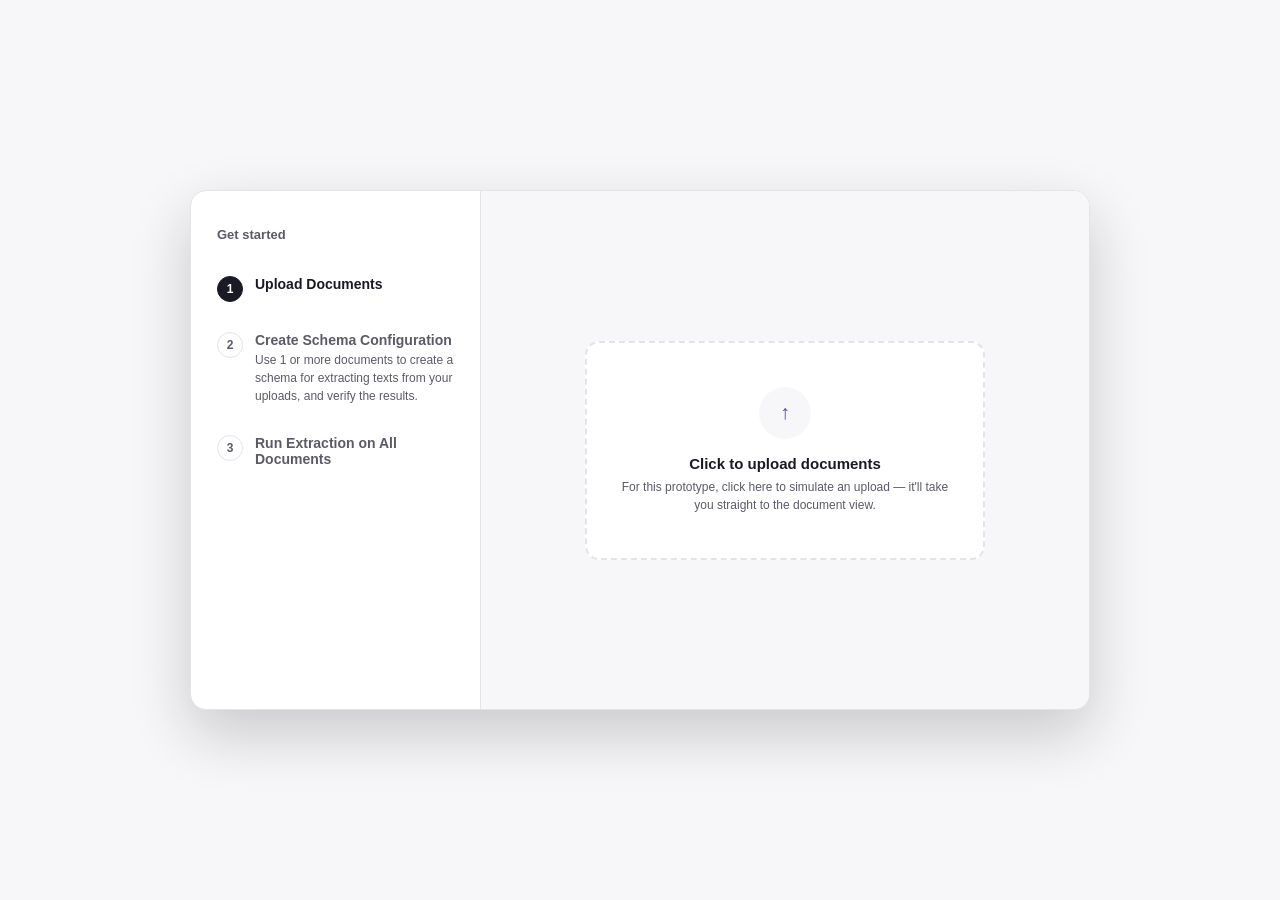
==== commit dfa98617: "add upload modal screen 🤖 Generated with [Claude Code](https://claude.com/claude-code)  Co-Authored-" ====
--- a/index.html
+++ b/index.html
@@ -7,6 +7,41 @@
 <link rel="stylesheet" href="css/styles.css">
 </head>
 <body>
+
+<div id="uploadModal" class="upload-modal-backdrop">
+  <div class="upload-modal">
+    <div class="upload-modal-left">
+      <div class="upload-modal-brand">Get started</div>
+      <div class="upload-step active">
+        <div class="upload-step-num">1</div>
+        <div>
+          <div class="upload-step-title">Upload Documents</div>
+        </div>
+      </div>
+      <div class="upload-step">
+        <div class="upload-step-num">2</div>
+        <div>
+          <div class="upload-step-title">Create Schema Configuration</div>
+          <div class="upload-step-desc">Use 1 or more documents to create a schema for extracting texts from your uploads, and verify the results.</div>
+        </div>
+      </div>
+      <div class="upload-step">
+        <div class="upload-step-num">3</div>
+        <div>
+          <div class="upload-step-title">Run Extraction on All Documents</div>
+        </div>
+      </div>
+    </div>
+    <div class="upload-modal-right">
+      <div class="upload-target" onclick="dismissUploadModal()">
+        <div class="upload-target-icon">&#8593;</div>
+        <div class="upload-target-title">Click to upload documents</div>
+        <div class="upload-target-sub">For this prototype, click here to simulate an upload &#8212; it'll take you straight to the document view.</div>
+      </div>
+    </div>
+  </div>
+</div>
+
 <div class="app" id="appRoot">
   <div class="topbar">
     <div class="topbar-left">
